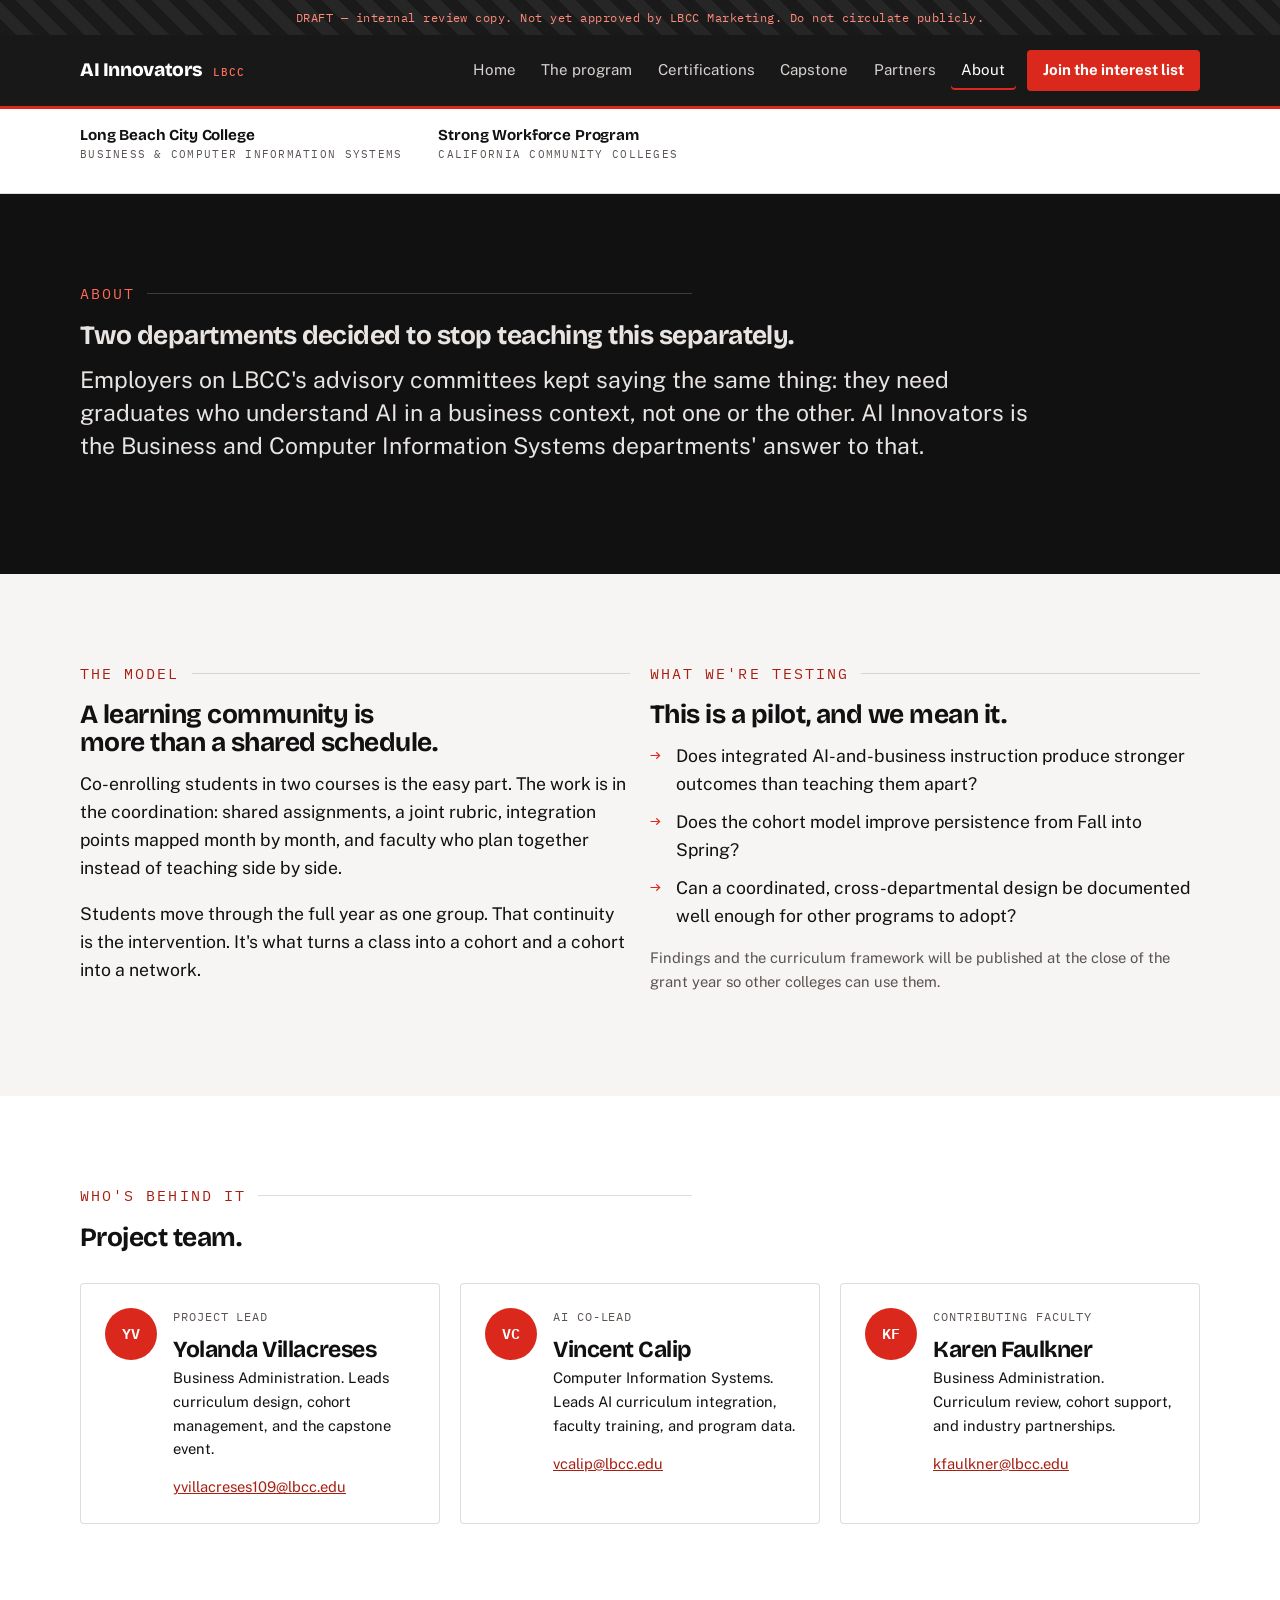
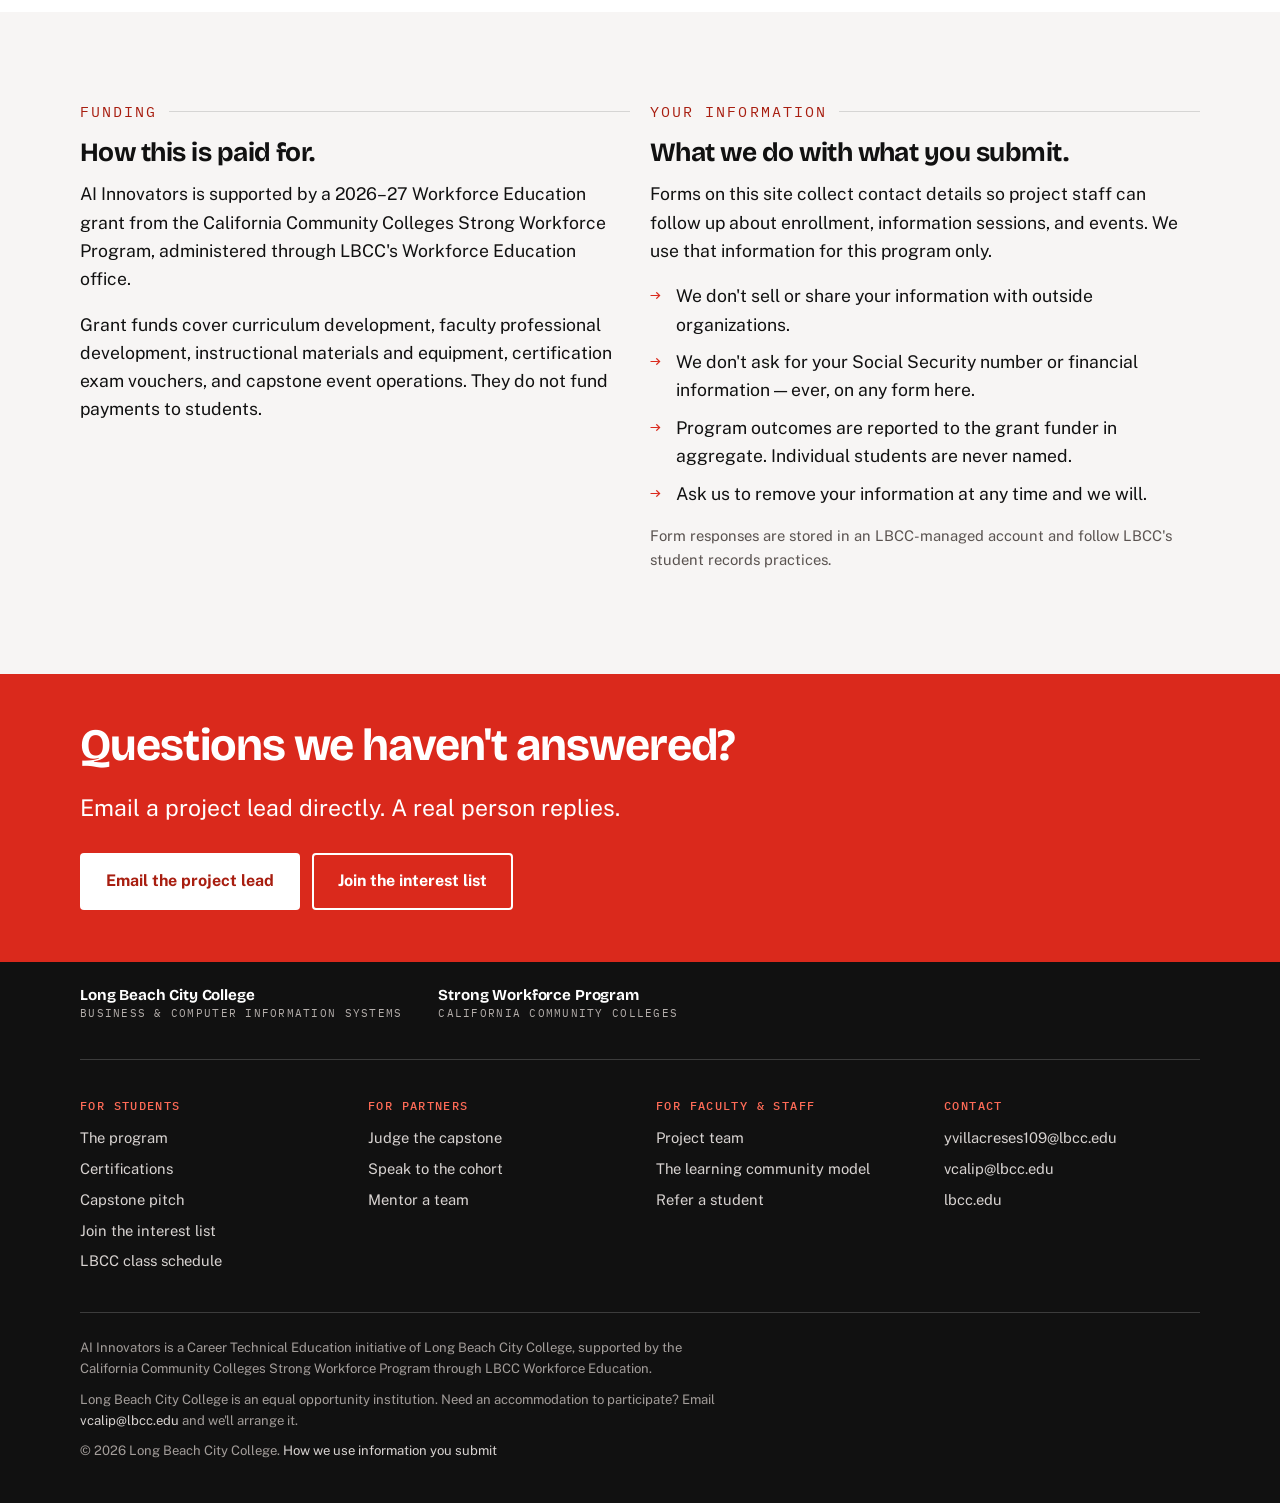
==== about.html @ e6c4a79d "Add files via upload" ====
<!DOCTYPE html>
<html lang="en">
<head>
<meta charset="utf-8">
<meta name="viewport" content="width=device-width, initial-scale=1">
<title>About — AI Innovators at LBCC</title>
<meta name="description" content="The team, the model, and the funding behind the AI Innovators learning community at Long Beach City College.">
<link rel="preconnect" href="https://fonts.googleapis.com">
<link rel="preconnect" href="https://fonts.gstatic.com" crossorigin>
<link href="https://fonts.googleapis.com/css2?family=Bricolage+Grotesque:opsz,wght@12..96,400;12..96,700;12..96,800&family=IBM+Plex+Mono:wght@400;500&family=Public+Sans:ital,wght@0,400;0,600;0,700;1,400&display=swap" rel="stylesheet">
<link rel="stylesheet" href="styles.css">
</head>
<body>
<a class="skip" href="#main">Skip to main content</a>

<!-- REMOVE BEFORE LAUNCH: delete this one line -->
<div class="draft-flag">DRAFT — internal review copy. Not yet approved by LBCC Marketing. Do not circulate publicly.</div>

<header class="site-header">
  <div class="wrap nav-bar">
    <a class="brand" href="index.html">AI&nbsp;Innovators <span class="brand-mark">LBCC</span></a>
    <button class="nav-toggle" type="button" aria-expanded="false" aria-controls="nav-list">Menu</button>
    <ul class="nav-list" id="nav-list">
      <li><a href="index.html">Home</a></li>
      <li><a href="program.html">The program</a></li>
      <li><a href="certifications.html">Certifications</a></li>
      <li><a href="capstone.html">Capstone</a></li>
      <li><a href="partners.html">Partners</a></li>
      <li><a href="about.html" aria-current="page">About</a></li>
      <li><a class="nav-cta" href="apply.html">Join the interest list</a></li>
    </ul>
  </div>
</header>

<div class="lockup--bar">
  <div class="wrap lockup">
    <!-- Replace with: <img src="assets/lbcc-logo.svg" alt="Long Beach City College"> -->
    <p class="lockup__text">Long Beach City College<span>Business &amp; Computer Information Systems</span></p>
    <!-- Replace with: <img src="assets/strong-workforce-logo.svg" alt="California Community Colleges Strong Workforce Program"> -->
    <p class="lockup__text">Strong Workforce Program<span>California Community Colleges</span></p>
  </div>
</div>

<main id="main">

  <section class="section section--dark">
    <div class="wrap">
      <p class="eyebrow">About</p>
      <h1>Two departments decided to stop teaching this separately.</h1>
      <p class="lede">Employers on LBCC's advisory committees kept saying the same thing: they need graduates who understand AI in a business context, not one or the other. AI Innovators is the Business and Computer Information Systems departments' answer to that.</p>
    </div>
  </section>

  <section class="section" id="model">
    <div class="wrap grid grid--2" style="align-items:start">
      <div>
        <p class="eyebrow">The model</p>
        <h2>A learning community is more than a shared schedule.</h2>
        <p>Co-enrolling students in two courses is the easy part. The work is in the coordination: shared assignments, a joint rubric, integration points mapped month by month, and faculty who plan together instead of teaching side by side.</p>
        <p>Students move through the full year as one group. That continuity is the intervention. It's what turns a class into a cohort and a cohort into a network.</p>
      </div>
      <div>
        <p class="eyebrow">What we're testing</p>
        <h2>This is a pilot, and we mean it.</h2>
        <ul class="ticks">
          <li>Does integrated AI-and-business instruction produce stronger outcomes than teaching them apart?</li>
          <li>Does the cohort model improve persistence from Fall into Spring?</li>
          <li>Can a coordinated, cross-departmental design be documented well enough for other programs to adopt?</li>
        </ul>
        <p class="small muted">Findings and the curriculum framework will be published at the close of the grant year so other colleges can use them.</p>
      </div>
    </div>
  </section>

  <section class="section section--paper">
    <div class="wrap">
      <p class="eyebrow">Who's behind it</p>
      <h2>Project team.</h2>
      <div class="grid grid--3" style="margin-top:2rem">
        <div class="card">
          <div class="person">
            <span class="person__initials" aria-hidden="true">YV</span>
            <div>
              <p class="person__role">Project Lead</p>
              <h3 style="margin-bottom:.25rem">Yolanda Villacreses</h3>
              <p class="small">Business Administration. Leads curriculum design, cohort management, and the capstone event.</p>
              <p class="small"><a href="mailto:yvillacreses109@lbcc.edu">yvillacreses109@lbcc.edu</a></p>
            </div>
          </div>
        </div>
        <div class="card">
          <div class="person">
            <span class="person__initials" aria-hidden="true">VC</span>
            <div>
              <p class="person__role">AI Co-Lead</p>
              <h3 style="margin-bottom:.25rem">Vincent Calip</h3>
              <p class="small">Computer Information Systems. Leads AI curriculum integration, faculty training, and program data.</p>
              <p class="small"><a href="mailto:vcalip@lbcc.edu">vcalip@lbcc.edu</a></p>
            </div>
          </div>
        </div>
        <div class="card">
          <div class="person">
            <span class="person__initials" aria-hidden="true">KF</span>
            <div>
              <p class="person__role">Contributing Faculty</p>
              <h3 style="margin-bottom:.25rem">Karen Faulkner</h3>
              <p class="small">Business Administration. Curriculum review, cohort support, and industry partnerships.</p>
              <p class="small"><a href="mailto:kfaulkner@lbcc.edu">kfaulkner@lbcc.edu</a></p>
            </div>
          </div>
        </div>
      </div>
    </div>
  </section>

  <section class="section">
    <div class="wrap grid grid--2" style="align-items:start">
      <div>
        <p class="eyebrow">Funding</p>
        <h2>How this is paid for.</h2>
        <p>AI Innovators is supported by a 2026–27 Workforce Education grant from the California Community Colleges Strong Workforce Program, administered through LBCC's Workforce Education office.</p>
        <p>Grant funds cover curriculum development, faculty professional development, instructional materials and equipment, certification exam vouchers, and capstone event operations. They do not fund payments to students.</p>
      </div>
      <div id="privacy">
        <p class="eyebrow">Your information</p>
        <h2>What we do with what you submit.</h2>
        <p>Forms on this site collect contact details so project staff can follow up about enrollment, information sessions, and events. We use that information for this program only.</p>
        <ul class="ticks">
          <li>We don't sell or share your information with outside organizations.</li>
          <li>We don't ask for your Social Security number or financial information — ever, on any form here.</li>
          <li>Program outcomes are reported to the grant funder in aggregate. Individual students are never named.</li>
          <li>Ask us to remove your information at any time and we will.</li>
        </ul>
        <p class="small muted">Form responses are stored in an LBCC-managed account and follow LBCC's student records practices.</p>
      </div>
    </div>
  </section>

  <section class="section section--tight cta-band">
    <div class="wrap">
      <h2>Questions we haven't answered?</h2>
      <p class="lede" style="max-width:52ch">Email a project lead directly. A real person replies.</p>
      <div class="btn-row">
        <a class="btn btn--primary" href="mailto:yvillacreses109@lbcc.edu">Email the project lead</a>
        <a class="btn btn--ghost" href="apply.html">Join the interest list</a>
      </div>
    </div>
  </section>
</main>

<footer class="site-footer">
  <div class="wrap">
    <div class="footer-lockup lockup">
      <!-- Replace with approved logo files once Marketing signs off -->
      <p class="lockup__text">Long Beach City College<span>Business &amp; Computer Information Systems</span></p>
      <p class="lockup__text">Strong Workforce Program<span>California Community Colleges</span></p>
    </div>
    <div class="footer-grid">
      <div>
        <h2>For students</h2>
        <ul>
          <li><a href="program.html">The program</a></li>
          <li><a href="certifications.html">Certifications</a></li>
          <li><a href="capstone.html">Capstone pitch</a></li>
          <li><a href="apply.html">Join the interest list</a></li>
          <li><a href="https://www.lbcc.edu/class-schedule">LBCC class schedule</a></li>
        </ul>
      </div>
      <div>
        <h2>For partners</h2>
        <ul>
          <li><a href="partners.html">Judge the capstone</a></li>
          <li><a href="partners.html#speak">Speak to the cohort</a></li>
          <li><a href="partners.html#mentor">Mentor a team</a></li>
        </ul>
      </div>
      <div>
        <h2>For faculty &amp; staff</h2>
        <ul>
          <li><a href="about.html">Project team</a></li>
          <li><a href="about.html#model">The learning community model</a></li>
          <li><a href="apply.html#refer">Refer a student</a></li>
        </ul>
      </div>
      <div>
        <h2>Contact</h2>
        <ul>
          <li><a href="mailto:yvillacreses109@lbcc.edu">yvillacreses109@lbcc.edu</a></li>
          <li><a href="mailto:vcalip@lbcc.edu">vcalip@lbcc.edu</a></li>
          <li><a href="https://www.lbcc.edu">lbcc.edu</a></li>
        </ul>
      </div>
    </div>
    <div class="footer-legal">
      <p>AI Innovators is a Career Technical Education initiative of Long Beach City College, supported by the California Community Colleges Strong Workforce Program through LBCC Workforce Education.</p>
      <p>Long Beach City College is an equal opportunity institution. Need an accommodation to participate? Email <a href="mailto:vcalip@lbcc.edu">vcalip@lbcc.edu</a> and we'll arrange it.</p>
      <p>&copy; 2026 Long Beach City College. <a href="about.html#privacy">How we use information you submit</a></p>
    </div>
  </div>
</footer>

<script src="main.js"></script>
</body>
</html>
---- styles.css ----
/* ============================================================
   AI Innovators — Long Beach City College
   Shared stylesheet. Edit tokens below to restyle the whole site.

   Palette follows LBCC brand guidelines: PMS 485 red, process
   black, white. Hex values below are the standard PMS 485
   conversion — confirm against the official brand PDF at
   lbcc.edu/branding-style-guides before launch.
   ============================================================ */

:root {
  /* Brand */
  --red:        #DA291C;   /* PMS 485 — fills, rules, large display accents */
  --red-deep:   #A81E10;   /* small text and links on white (7.3:1) */
  --red-bright: #FF6B57;   /* accents on black surfaces (6.2:1) */
  --ink:        #111111;   /* process black */
  --ink-800:    #1A1A1A;
  --ink-600:    #5A5350;   /* muted text on white (7.5:1) */
  --ink-400:    #8C8582;
  --paper:      #F7F5F4;
  --paper-2:    #FFFFFF;
  --on-dark:    #E8E4E2;   /* body text on black (15:1) */
  --rule:       rgba(17, 17, 17, 0.14);
  --rule-light: rgba(255, 255, 255, 0.18);

  /* Type */
  --display: "Bricolage Grotesque", "Trebuchet MS", sans-serif;
  --body:    "Public Sans", -apple-system, BlinkMacSystemFont, "Segoe UI", sans-serif;
  --mono:    "IBM Plex Mono", ui-monospace, "Courier New", monospace;

  /* Scale */
  --step--1: clamp(0.83rem, 0.80rem + 0.15vw, 0.92rem);
  --step-0:  clamp(1.00rem, 0.96rem + 0.20vw, 1.10rem);
  --step-1:  clamp(1.20rem, 1.12rem + 0.40vw, 1.44rem);
  --step-2:  clamp(1.50rem, 1.35rem + 0.75vw, 2.00rem);
  --step-3:  clamp(1.90rem, 1.60rem + 1.50vw, 2.90rem);
  --step-4:  clamp(2.40rem, 1.80rem + 3.00vw, 4.30rem);

  --wrap: 1120px;
  --gutter: clamp(1.25rem, 4vw, 3rem);
  --radius: 4px;
}

/* ---------- Reset ---------- */
*, *::before, *::after { box-sizing: border-box; }
html { -webkit-text-size-adjust: 100%; scroll-behavior: smooth; }
body {
  margin: 0;
  background: var(--paper);
  color: var(--ink);
  font-family: var(--body);
  font-size: var(--step-0);
  line-height: 1.6;
  -webkit-font-smoothing: antialiased;
}
img { max-width: 100%; display: block; }
h1, h2, h3, h4 {
  font-family: var(--display);
  font-weight: 700;
  line-height: 1.05;
  letter-spacing: -0.02em;
  margin: 0 0 0.5em;
  text-wrap: balance;
}
p { margin: 0 0 1em; max-width: 68ch; }
a { color: var(--red-deep); }
.section--dark a { color: var(--red-bright); }

/* ---------- Accessibility ---------- */
.skip {
  position: absolute; left: -9999px; top: 0; z-index: 200;
  background: var(--red); color: #fff;
  padding: 0.75rem 1.25rem; font-weight: 700; text-decoration: none;
}
.skip:focus { left: 0; }
:focus-visible { outline: 3px solid var(--red); outline-offset: 3px; border-radius: 2px; }
.section--dark :focus-visible { outline-color: var(--red-bright); }
.visually-hidden {
  position: absolute; width: 1px; height: 1px; overflow: hidden;
  clip: rect(0 0 0 0); clip-path: inset(50%); white-space: nowrap;
}

/* ---------- Layout ---------- */
.wrap { width: min(var(--wrap), 100% - (var(--gutter) * 2)); margin-inline: auto; }
.section { padding-block: clamp(3rem, 7vw, 5.5rem); }
.section--tight { padding-block: clamp(2rem, 4vw, 3rem); }
.section--dark { background: var(--ink); color: var(--on-dark); }
.section--dark h2, .section--dark h3 { color: #fff; }
.section--paper { background: var(--paper-2); }

.eyebrow {
  font-family: var(--mono); font-size: var(--step--1);
  letter-spacing: 0.14em; text-transform: uppercase;
  color: var(--red-deep); margin: 0 0 1rem;
  display: flex; align-items: center; gap: 0.75rem;
}
.eyebrow::after { content: ""; flex: 1; height: 1px; background: var(--rule); }
.section--dark .eyebrow { color: var(--red-bright); }
.section--dark .eyebrow::after { background: var(--rule-light); }

.lede { font-size: var(--step-1); color: var(--ink-800); line-height: 1.45; }
.section--dark .lede { color: var(--on-dark); }
.muted { color: var(--ink-600); }
.section--dark .muted { color: #B5AFAC; }
.small { font-size: var(--step--1); }

/* ---------- Header / nav ---------- */
.site-header {
  position: sticky; top: 0; z-index: 100;
  background: rgba(17, 17, 17, 0.97);
  backdrop-filter: blur(8px);
  color: #fff;
  border-bottom: 3px solid var(--red);
}
.nav-bar {
  display: flex; align-items: center; justify-content: space-between;
  gap: 1rem; padding-block: 0.9rem;
}
.brand {
  display: flex; align-items: baseline; gap: 0.6rem;
  text-decoration: none; color: #fff;
  font-family: var(--display); font-weight: 800;
  font-size: 1.2rem; letter-spacing: -0.02em;
}
.brand-mark {
  font-family: var(--mono); font-size: 0.7rem; font-weight: 500;
  color: var(--red-bright); letter-spacing: 0.1em; text-transform: uppercase;
}
.nav-toggle {
  display: none; background: none; border: 1px solid var(--rule-light);
  color: inherit; font-family: var(--mono); font-size: 0.8rem;
  padding: 0.5rem 0.8rem; border-radius: var(--radius); cursor: pointer;
}
.nav-list { display: flex; align-items: center; gap: 0.3rem; list-style: none; margin: 0; padding: 0; }
.nav-list a {
  display: block; text-decoration: none; padding: 0.5rem 0.65rem;
  font-size: 0.94rem; border-radius: var(--radius); color: #D8D3D1;
}
.nav-list a:hover { color: #fff; background: rgba(255,255,255,0.09); }
.nav-list a[aria-current="page"] { color: #fff; box-shadow: inset 0 -2px 0 var(--red); }
.nav-list .nav-cta {
  background: var(--red); color: #fff; font-weight: 700;
  padding: 0.55rem 1rem; margin-left: 0.4rem;
}
.nav-list .nav-cta:hover { background: #F03B2D; color: #fff; }

@media (max-width: 940px) {
  .nav-toggle { display: block; }
  .nav-list {
    display: none; position: absolute; left: 0; right: 0; top: 100%;
    flex-direction: column; align-items: stretch; gap: 0;
    background: var(--ink); padding: 0.5rem var(--gutter) 1.25rem;
    border-bottom: 3px solid var(--red);
  }
  .nav-list.is-open { display: flex; }
  .nav-list a { padding: 0.85rem 0.2rem; border-bottom: 1px solid var(--rule-light); }
  .nav-list .nav-cta { margin: 0.75rem 0 0; text-align: center; border-bottom: 0; }
}

/* ---------- Buttons ---------- */
.btn {
  display: inline-block; text-decoration: none; cursor: pointer;
  font-family: var(--body); font-weight: 700; font-size: 1rem;
  padding: 0.85rem 1.5rem; border-radius: var(--radius);
  border: 2px solid transparent; transition: transform 0.12s ease, background 0.15s ease;
}
.btn:hover { transform: translateY(-2px); }
.btn--primary { background: var(--red); color: #fff; }
.btn--primary:hover { background: #F03B2D; color: #fff; }
.btn--ghost { border-color: currentColor; background: transparent; color: inherit; }
.btn--ghost:hover { background: rgba(17,17,17,0.06); }
.section--dark .btn--ghost:hover, .hero .btn--ghost:hover { background: rgba(255,255,255,0.12); }
.btn-row { display: flex; flex-wrap: wrap; gap: 0.75rem; margin-top: 1.75rem; }

/* ---------- Institutional lockup ---------- */
.lockup { display: flex; flex-wrap: wrap; align-items: center; gap: 1.25rem 2.25rem; padding-block: 1.1rem; }
.lockup img { max-height: 46px; width: auto; }
.lockup__text { font-family: var(--display); font-weight: 700; font-size: 0.95rem; line-height: 1.2; letter-spacing: -0.01em; }
.lockup__text span {
  display: block; font-family: var(--mono); font-weight: 400;
  font-size: 0.66rem; letter-spacing: 0.12em; text-transform: uppercase;
  color: var(--ink-600); margin-top: 0.2rem;
}
.lockup--bar { background: var(--paper-2); border-bottom: 1px solid var(--rule); }
.footer-lockup .lockup__text { color: #fff; }
.footer-lockup .lockup__text span { color: #B5AFAC; }

/* ---------- Hero ---------- */
.hero {
  background: var(--ink); color: #fff;
  padding-block: clamp(2.5rem, 7vw, 5rem);
  position: relative; overflow: hidden;
}
.hero::after {
  content: ""; position: absolute; inset: auto 0 0 0; height: 5px;
  background: linear-gradient(90deg, var(--red) 0 55%, #6E1409 55% 100%);
}
.hero-grid { display: grid; gap: clamp(2rem, 5vw, 3.5rem); grid-template-columns: 1fr; align-items: center; }
@media (min-width: 950px) { .hero-grid { grid-template-columns: 1.05fr 0.95fr; } }
.hero h1 { font-size: var(--step-4); margin-bottom: 0.4em; color: #fff; }
.hero h1 em { font-style: normal; color: var(--red-bright); }
.hero .lede { max-width: 46ch; color: var(--on-dark); }
.hero-meta {
  font-family: var(--mono); font-size: var(--step--1);
  color: var(--red-bright); letter-spacing: 0.1em; text-transform: uppercase;
  margin-bottom: 1.25rem;
}

/* ---------- Signature: prompt panel ---------- */
.prompt-panel {
  background: #000; border: 1px solid rgba(255,255,255,0.16);
  border-radius: 8px; box-shadow: 0 24px 60px rgba(0,0,0,0.5); overflow: hidden;
}
.prompt-panel__bar {
  display: flex; align-items: center; gap: 0.5rem;
  padding: 0.6rem 0.9rem; border-bottom: 1px solid rgba(255,255,255,0.12);
  font-family: var(--mono); font-size: 0.72rem;
  color: #A39D9A; letter-spacing: 0.08em; text-transform: uppercase;
}
.prompt-panel__dot { width: 8px; height: 8px; border-radius: 50%; background: var(--red); }
.prompt-panel__body { padding: 1.15rem 1.1rem 1.35rem; }
.prompt-label {
  font-family: var(--mono); font-size: 0.72rem; letter-spacing: 0.12em;
  text-transform: uppercase; color: var(--red-bright); margin-bottom: 0.55rem;
}
.prompt-line {
  font-family: var(--mono); font-size: 1.02rem; line-height: 1.6;
  color: #FFFFFF; min-height: 5.2em; margin: 0 0 1.25rem;
}
.caret {
  display: inline-block; width: 0.55em; height: 1.05em;
  background: var(--red-bright); vertical-align: -0.16em; margin-left: 2px;
  animation: blink 1.05s steps(1) infinite;
}
@keyframes blink { 50% { opacity: 0; } }
.prompt-out { border-top: 1px dashed rgba(255,255,255,0.2); padding-top: 1rem; }
.prompt-out__label {
  font-family: var(--mono); font-size: 0.72rem; letter-spacing: 0.12em;
  text-transform: uppercase; color: #fff; margin-bottom: 0.7rem;
}
.chip-row { display: flex; flex-wrap: wrap; gap: 0.4rem; margin: 0; padding: 0; list-style: none; }
.chip {
  font-family: var(--mono); font-size: 0.76rem;
  border: 1px solid rgba(255,255,255,0.3); border-radius: 999px;
  padding: 0.3rem 0.7rem; color: #E8E4E2;
}
.prompt-foot { margin: 1rem 0 0; font-size: 0.84rem; color: #B5AFAC; line-height: 1.5; }

/* ---------- Deadline bar + countdown ---------- */
.deadline-bar { background: var(--red); color: #fff; }
.deadline-bar .wrap {
  display: flex; flex-wrap: wrap; align-items: center; justify-content: space-between;
  gap: 1rem 1.5rem; padding-block: 1rem;
}
.deadline-bar__label {
  font-family: var(--mono); font-size: 0.72rem; letter-spacing: 0.12em;
  text-transform: uppercase; margin: 0 0 0.2rem; opacity: 0.92;
}
.deadline-bar__date { font-family: var(--display); font-weight: 800; font-size: var(--step-1); margin: 0; color: #fff; }
.deadline-bar .btn--ghost { border-color: #fff; color: #fff; }
.deadline-bar .btn--ghost:hover { background: rgba(255,255,255,0.18); }

.countdown { display: flex; gap: 0.5rem; margin: 0; padding: 0; list-style: none; }
.countdown li {
  background: rgba(0,0,0,0.25); border-radius: var(--radius);
  padding: 0.45rem 0.7rem; text-align: center; min-width: 62px;
}
.countdown b {
  display: block; font-family: var(--display); font-size: 1.35rem;
  font-weight: 800; line-height: 1.1; font-variant-numeric: tabular-nums;
}
.countdown span {
  font-family: var(--mono); font-size: 0.6rem;
  letter-spacing: 0.1em; text-transform: uppercase; opacity: 0.88;
}

/* ---------- Key dates ---------- */
.dates { display: grid; gap: 1px; background: var(--rule); border: 1px solid var(--rule); border-radius: var(--radius); overflow: hidden; }
@media (min-width: 760px) { .dates { grid-template-columns: repeat(4, 1fr); } }
.date-step { background: var(--paper-2); padding: 1.35rem 1.25rem; }
.date-step__when { font-family: var(--display); font-weight: 800; font-size: var(--step-1); color: var(--red-deep); margin-bottom: 0.3rem; letter-spacing: -0.02em; }
.date-step__what { font-weight: 700; font-size: 0.95rem; margin-bottom: 0.4rem; }
.date-step p { font-size: 0.9rem; color: var(--ink-600); margin: 0; }

/* ---------- Sequence ---------- */
.seq { display: grid; gap: 1px; background: var(--rule); border: 1px solid var(--rule); border-radius: var(--radius); overflow: hidden; }
@media (min-width: 800px) { .seq { grid-template-columns: repeat(4, 1fr); } }
.seq-step { background: var(--paper-2); padding: 1.5rem 1.35rem; }
.seq-step__when { font-family: var(--mono); font-size: 0.72rem; letter-spacing: 0.1em; text-transform: uppercase; color: var(--red-deep); margin-bottom: 0.75rem; }
.seq-step__code { font-family: var(--display); font-size: var(--step-1); font-weight: 800; letter-spacing: -0.02em; margin-bottom: 0.15rem; }
.seq-step__title { font-weight: 700; font-size: 0.95rem; margin-bottom: 0.6rem; }
.seq-step p { font-size: 0.92rem; color: var(--ink-600); margin: 0; }

/* ---------- Cards ---------- */
.grid { display: grid; gap: 1.25rem; }
.grid--2 { grid-template-columns: repeat(auto-fit, minmax(280px, 1fr)); }
.grid--3 { grid-template-columns: repeat(auto-fit, minmax(250px, 1fr)); }
.card { background: var(--paper-2); border: 1px solid var(--rule); border-radius: var(--radius); padding: 1.5rem; }
.card h3 { font-size: var(--step-1); }
.card p:last-child { margin-bottom: 0; }
.card__key { font-family: var(--mono); font-size: 0.72rem; letter-spacing: 0.1em; text-transform: uppercase; color: var(--red-deep); margin-bottom: 0.7rem; }
.section--dark .card { background: rgba(255,255,255,0.05); border-color: var(--rule-light); color: var(--on-dark); }
.section--dark .card__key { color: var(--red-bright); }

/* ---------- Facts ---------- */
.facts { display: grid; gap: 1px; background: var(--rule); border-block: 1px solid var(--rule); grid-template-columns: repeat(auto-fit, minmax(180px, 1fr)); }
.fact { background: var(--paper); padding: 1.4rem 1.25rem; }
.fact dt { font-family: var(--mono); font-size: 0.7rem; letter-spacing: 0.1em; text-transform: uppercase; color: var(--ink-600); margin-bottom: 0.4rem; }
.fact dd { margin: 0; font-family: var(--display); font-weight: 700; font-size: var(--step-1); letter-spacing: -0.02em; }

/* ---------- Lists ---------- */
.ticks { list-style: none; margin: 0 0 1rem; padding: 0; }
.ticks li { position: relative; padding-left: 1.6rem; margin-bottom: 0.6rem; max-width: 66ch; }
.ticks li::before { content: "\2192"; position: absolute; left: 0; top: 0; font-family: var(--mono); color: var(--red); }

/* ---------- Callout ---------- */
.callout { border-left: 4px solid var(--red); background: var(--paper-2); padding: 1.25rem 1.4rem; border-radius: 0 var(--radius) var(--radius) 0; }
.callout p:last-child { margin-bottom: 0; }
.section--dark .callout { background: rgba(255,255,255,0.06); }

/* ---------- CTA band ---------- */
.cta-band { background: var(--red); color: #fff; }
.cta-band h2 { color: #fff; font-size: var(--step-3); }
.cta-band .lede { color: #fff; }
.cta-band .btn--primary { background: #fff; color: var(--red-deep); }
.cta-band .btn--primary:hover { background: #FFF0EE; color: var(--red-deep); }
.cta-band .btn--ghost { border-color: #fff; color: #fff; }
.cta-band .btn--ghost:hover { background: rgba(255,255,255,0.18); }

/* ---------- Native form ---------- */
.form-card {
  background: var(--paper-2); border: 1px solid var(--rule);
  border-top: 4px solid var(--red); border-radius: var(--radius);
  padding: clamp(1.5rem, 4vw, 2.25rem); max-width: 720px;
}
.field { margin-bottom: 1.15rem; }
.field label { display: block; font-weight: 700; font-size: 0.95rem; margin-bottom: 0.35rem; }
.field .hint { display: block; font-size: 0.82rem; color: var(--ink-600); margin-bottom: 0.4rem; font-weight: 400; }
.field input[type="text"],
.field input[type="email"],
.field input[type="tel"],
.field select,
.field textarea {
  width: 100%; font-family: var(--body); font-size: 1rem; color: var(--ink);
  padding: 0.7rem 0.8rem; border: 1.5px solid #C9C3C0;
  border-radius: var(--radius); background: #fff;
}
.field textarea { min-height: 96px; resize: vertical; }
.field input:focus, .field select:focus, .field textarea:focus { border-color: var(--red); }
.field-row { display: grid; gap: 1.15rem; grid-template-columns: 1fr; }
@media (min-width: 620px) { .field-row { grid-template-columns: 1fr 1fr; } }
.choice { display: flex; align-items: flex-start; gap: 0.55rem; margin-bottom: 0.5rem; font-size: 0.95rem; }
.choice input { margin-top: 0.3rem; flex: 0 0 auto; }
.req { color: var(--red-deep); font-weight: 700; }
.honey { position: absolute; left: -9999px; width: 1px; height: 1px; overflow: hidden; }

.form-status { margin-top: 1rem; padding: 0.9rem 1.1rem; border-radius: var(--radius); font-size: 0.95rem; display: none; }
.form-status.is-error { display: block; background: #FDECEA; border-left: 4px solid var(--red); color: #7A1409; }
.form-status.is-ok { display: block; background: #ECF6EE; border-left: 4px solid #2E7D4F; color: #1C5233; }
.is-hidden { display: none !important; }

/* ---------- FAQ ---------- */
.faq { border-top: 1px solid var(--rule); }
.faq details { border-bottom: 1px solid var(--rule); padding: 1.1rem 0; }
.faq summary {
  cursor: pointer; font-family: var(--display); font-weight: 700;
  font-size: var(--step-1); letter-spacing: -0.02em; list-style: none;
  display: flex; justify-content: space-between; gap: 1rem; align-items: baseline;
}
.faq summary::-webkit-details-marker { display: none; }
.faq summary::after { content: "+"; font-family: var(--mono); color: var(--red); }
.faq details[open] summary::after { content: "\2013"; }
.faq details > *:not(summary) { margin-top: 0.85rem; }

/* ---------- Table ---------- */
.table-wrap { overflow-x: auto; border: 1px solid var(--rule); border-radius: var(--radius); background: var(--paper-2); }
table { border-collapse: collapse; width: 100%; font-size: 0.95rem; }
th, td { text-align: left; padding: 0.85rem 1rem; border-bottom: 1px solid var(--rule); vertical-align: top; }
th { font-family: var(--mono); font-size: 0.72rem; letter-spacing: 0.08em; text-transform: uppercase; color: var(--ink-600); background: var(--paper); }
tbody tr:last-child td { border-bottom: 0; }

/* ---------- Notice ---------- */
.notice {
  background: #FFF6F5; border: 1px solid #F3C4BE; border-left: 4px solid var(--red);
  border-radius: var(--radius); padding: 1rem 1.25rem; margin-bottom: 1.75rem;
}
.notice p { margin: 0; font-size: 0.95rem; }

/* ---------- Team ---------- */
.person { display: flex; gap: 1rem; align-items: flex-start; }
.person__initials {
  flex: 0 0 auto; width: 52px; height: 52px; border-radius: 50%;
  background: var(--red); color: #fff; display: grid; place-items: center;
  font-family: var(--mono); font-weight: 600; font-size: 0.95rem;
}
.person__role { font-family: var(--mono); font-size: 0.72rem; letter-spacing: 0.08em; text-transform: uppercase; color: var(--ink-600); }

/* ---------- Footer ---------- */
.site-footer { background: var(--ink); color: #B5AFAC; padding-block: 0 2rem; font-size: 0.92rem; border-top: 4px solid var(--red); }
.footer-grid { display: grid; gap: 2rem; grid-template-columns: repeat(auto-fit, minmax(210px, 1fr)); padding-block: 2.5rem 2rem; border-bottom: 1px solid var(--rule-light); }
.site-footer h2 { font-family: var(--mono); font-size: 0.72rem; font-weight: 500; letter-spacing: 0.12em; text-transform: uppercase; color: var(--red-bright); margin-bottom: 0.9rem; }
.site-footer ul { list-style: none; margin: 0; padding: 0; }
.site-footer li { margin-bottom: 0.45rem; }
.site-footer a { color: #D8D3D1; text-decoration: none; }
.site-footer a:hover { color: #fff; text-decoration: underline; }
.footer-lockup { padding-block: 1.5rem; border-bottom: 1px solid var(--rule-light); }
.footer-legal { padding-top: 1.5rem; font-size: 0.82rem; color: #A39D9A; }
.footer-legal p { max-width: 80ch; margin-bottom: 0.6rem; }

/* ---------- Draft banner (remove before launch) ---------- */
.draft-flag {
  background: repeating-linear-gradient(45deg, #1A1A1A, #1A1A1A 12px, #262626 12px, #262626 24px);
  color: #FF8B7A; font-family: var(--mono); font-size: 0.75rem;
  text-align: center; padding: 0.5rem 1rem; letter-spacing: 0.04em;
}

/* ---------- Motion ---------- */
@media (prefers-reduced-motion: reduce) {
  html { scroll-behavior: auto; }
  *, *::before, *::after {
    animation-duration: 0.01ms !important;
    animation-iteration-count: 1 !important;
    transition-duration: 0.01ms !important;
  }
  .btn:hover { transform: none; }
}
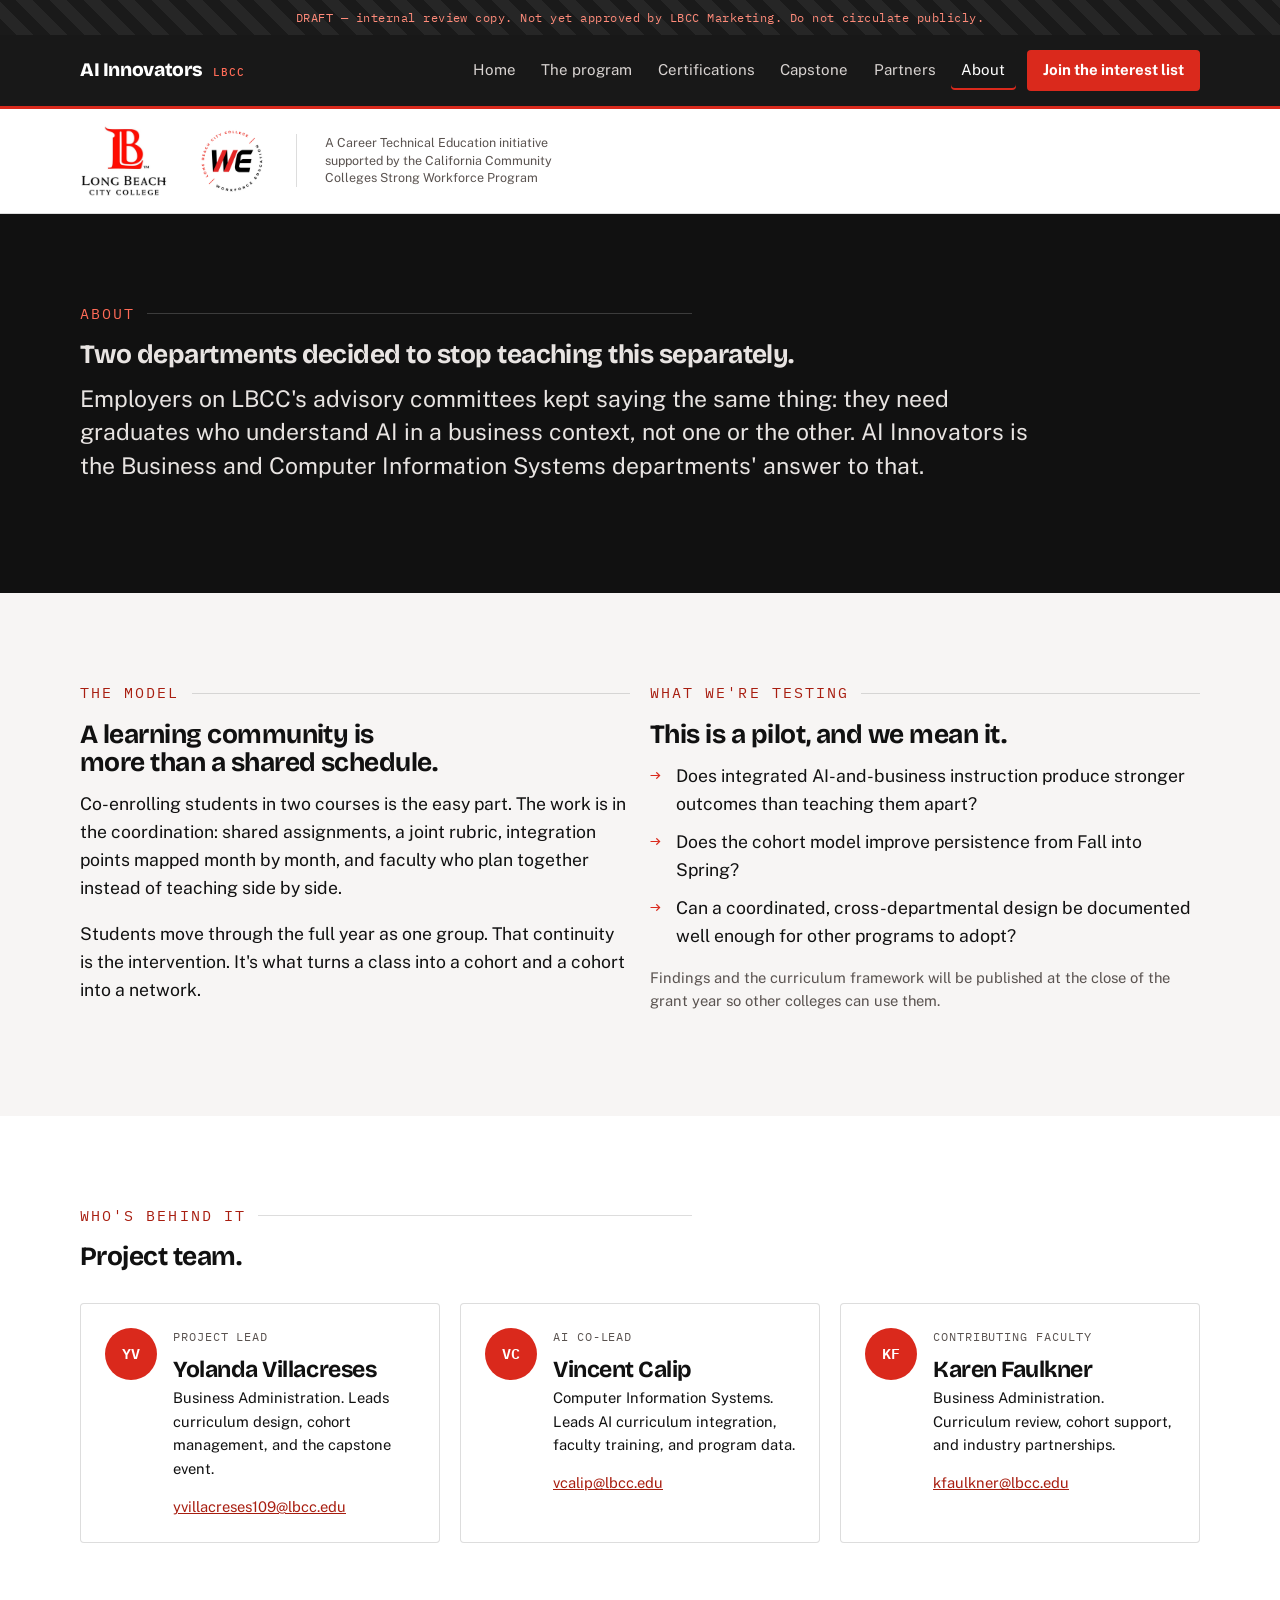
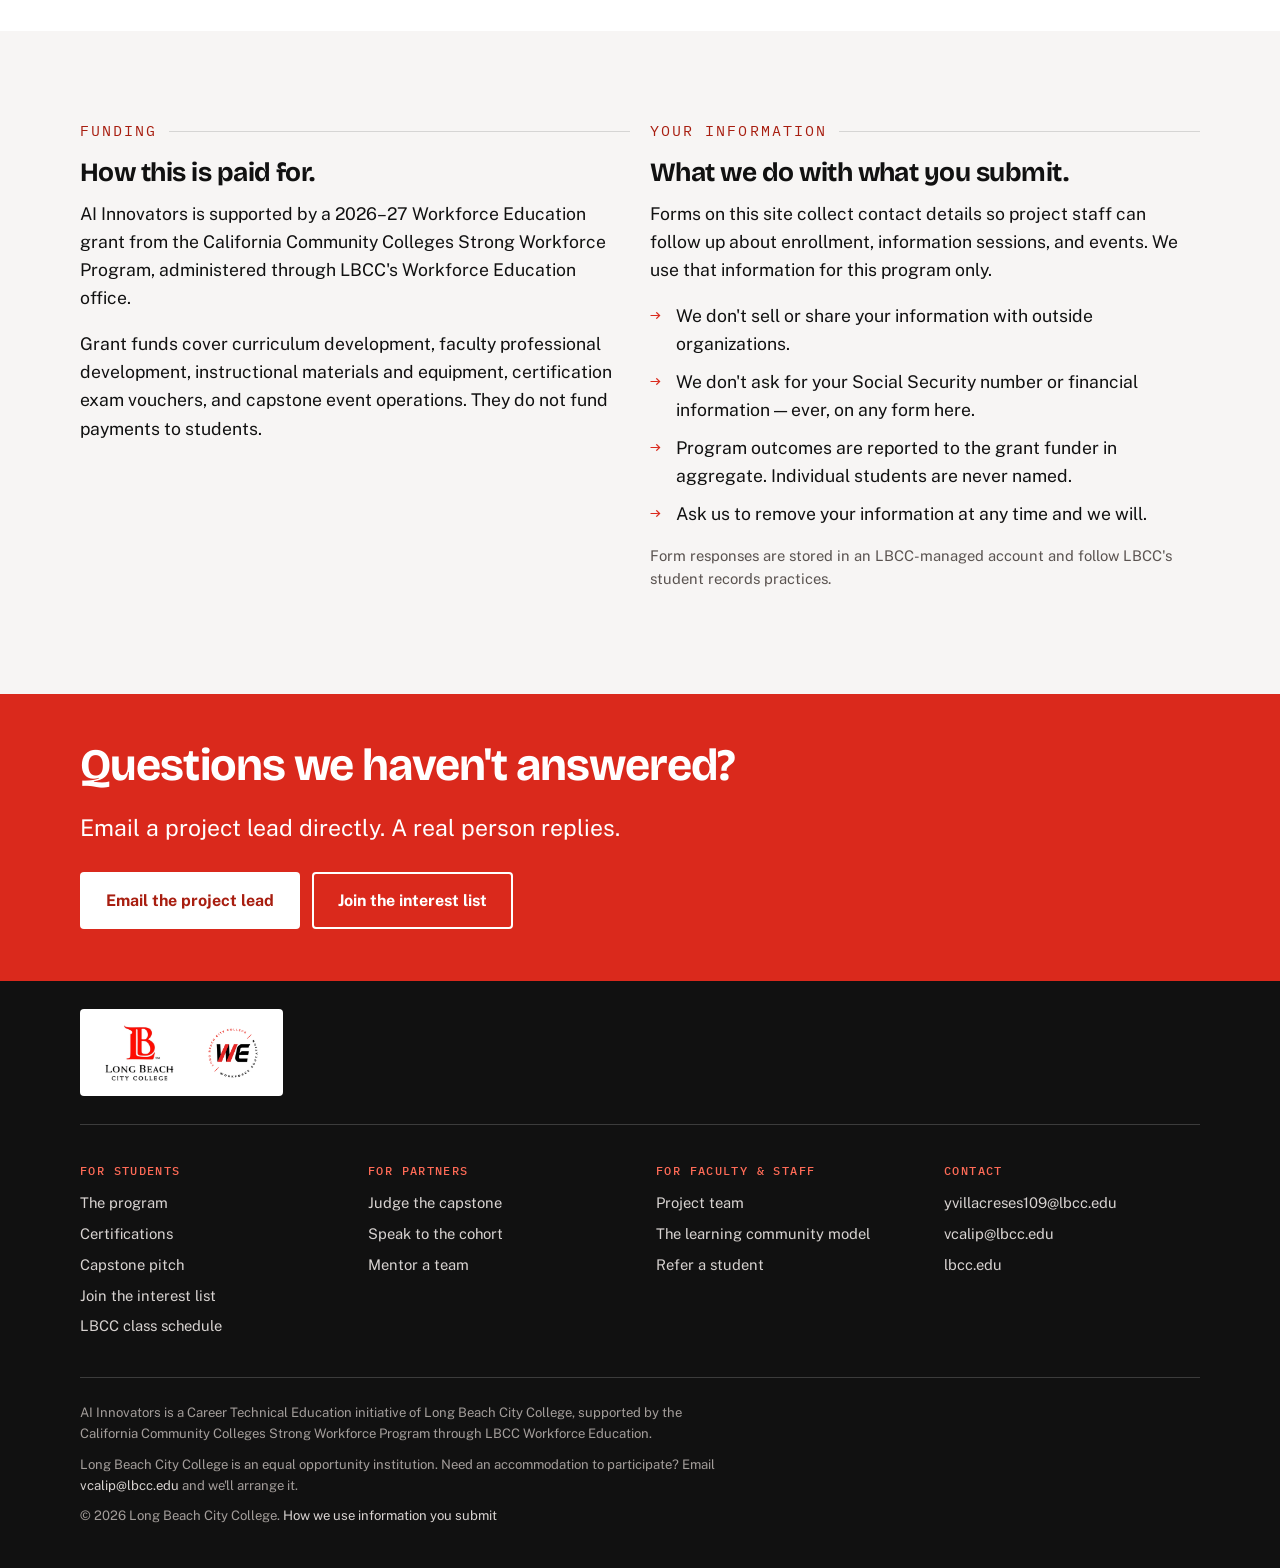
==== commit 48f20e0e: "Add files via upload" ====
--- a/about.html
+++ b/about.html
@@ -34,10 +34,9 @@
 
 <div class="lockup--bar">
   <div class="wrap lockup">
-    <!-- Replace with: <img src="assets/lbcc-logo.svg" alt="Long Beach City College"> -->
-    <p class="lockup__text">Long Beach City College<span>Business &amp; Computer Information Systems</span></p>
-    <!-- Replace with: <img src="assets/strong-workforce-logo.svg" alt="California Community Colleges Strong Workforce Program"> -->
-    <p class="lockup__text">Strong Workforce Program<span>California Community Colleges</span></p>
+    <img class="lockup__logo lockup__logo--lbcc" src="assets/lbcc-logo.png" width="220" height="180" alt="Long Beach City College">
+    <img class="lockup__logo lockup__logo--we" src="assets/lbcc-workforce-education-logo.png" width="180" height="180" alt="Long Beach City College Workforce Education">
+    <p class="lockup__note">A Career Technical Education initiative supported by the California Community Colleges Strong Workforce Program</p>
   </div>
 </div>
 
@@ -151,10 +150,11 @@
 
 <footer class="site-footer">
   <div class="wrap">
-    <div class="footer-lockup lockup">
-      <!-- Replace with approved logo files once Marketing signs off -->
-      <p class="lockup__text">Long Beach City College<span>Business &amp; Computer Information Systems</span></p>
-      <p class="lockup__text">Strong Workforce Program<span>California Community Colleges</span></p>
+    <div class="footer-lockup">
+      <div class="lockup-panel">
+        <img class="lockup__logo lockup__logo--lbcc" src="assets/lbcc-logo.png" width="220" height="180" alt="Long Beach City College">
+        <img class="lockup__logo lockup__logo--we" src="assets/lbcc-workforce-education-logo.png" width="180" height="180" alt="Long Beach City College Workforce Education">
+      </div>
     </div>
     <div class="footer-grid">
       <div>
--- a/styles.css
+++ b/styles.css
@@ -172,18 +172,43 @@
 .section--dark .btn--ghost:hover, .hero .btn--ghost:hover { background: rgba(255,255,255,0.12); }
 .btn-row { display: flex; flex-wrap: wrap; gap: 0.75rem; margin-top: 1.75rem; }
 
-/* ---------- Institutional lockup ---------- */
-.lockup { display: flex; flex-wrap: wrap; align-items: center; gap: 1.25rem 2.25rem; padding-block: 1.1rem; }
-.lockup img { max-height: 46px; width: auto; }
-.lockup__text { font-family: var(--display); font-weight: 700; font-size: 0.95rem; line-height: 1.2; letter-spacing: -0.01em; }
-.lockup__text span {
-  display: block; font-family: var(--mono); font-weight: 400;
-  font-size: 0.66rem; letter-spacing: 0.12em; text-transform: uppercase;
-  color: var(--ink-600); margin-top: 0.2rem;
+/* ---------- Institutional lockup ----------
+   Both marks are supplied on white and are never recolored, cropped,
+   or placed on a tinted background. On the black footer they sit inside
+   a white panel so the artwork stays exactly as approved. */
+.lockup {
+  display: flex; flex-wrap: wrap; align-items: center;
+  gap: 1rem 2rem; padding-block: 1rem;
 }
 .lockup--bar { background: var(--paper-2); border-bottom: 1px solid var(--rule); }
-.footer-lockup .lockup__text { color: #fff; }
-.footer-lockup .lockup__text span { color: #B5AFAC; }
+
+.lockup__logo { width: auto; display: block; }
+.lockup__logo--lbcc { height: 72px; }
+.lockup__logo--we   { height: 64px; }  /* circular badge reads larger at equal height */
+
+.lockup__note {
+  margin: 0; max-width: 34ch;
+  font-size: 0.78rem; line-height: 1.4; color: var(--ink-600);
+  border-left: 1px solid var(--rule); padding-left: 1.75rem;
+}
+
+/* Footer: white panel keeps the marks on their required background */
+.footer-lockup { padding-block: 1.75rem; border-bottom: 1px solid var(--rule-light); }
+.lockup-panel {
+  display: inline-flex; align-items: center; gap: 2rem;
+  background: #fff; border-radius: var(--radius);
+  padding: 0.9rem 1.5rem;
+}
+.footer-lockup .lockup__logo--lbcc { height: 58px; }
+.footer-lockup .lockup__logo--we   { height: 52px; }
+
+@media (max-width: 700px) {
+  .lockup { gap: 1.25rem 1.5rem; }
+  .lockup__logo--lbcc { height: 56px; }
+  .lockup__logo--we   { height: 50px; }
+  .lockup__note { display: none; }
+  .lockup-panel { gap: 1.25rem; padding: 0.8rem 1.1rem; }
+}
 
 /* ---------- Hero ---------- */
 .hero {
@@ -403,7 +428,6 @@
 .site-footer li { margin-bottom: 0.45rem; }
 .site-footer a { color: #D8D3D1; text-decoration: none; }
 .site-footer a:hover { color: #fff; text-decoration: underline; }
-.footer-lockup { padding-block: 1.5rem; border-bottom: 1px solid var(--rule-light); }
 .footer-legal { padding-top: 1.5rem; font-size: 0.82rem; color: #A39D9A; }
 .footer-legal p { max-width: 80ch; margin-bottom: 0.6rem; }
 
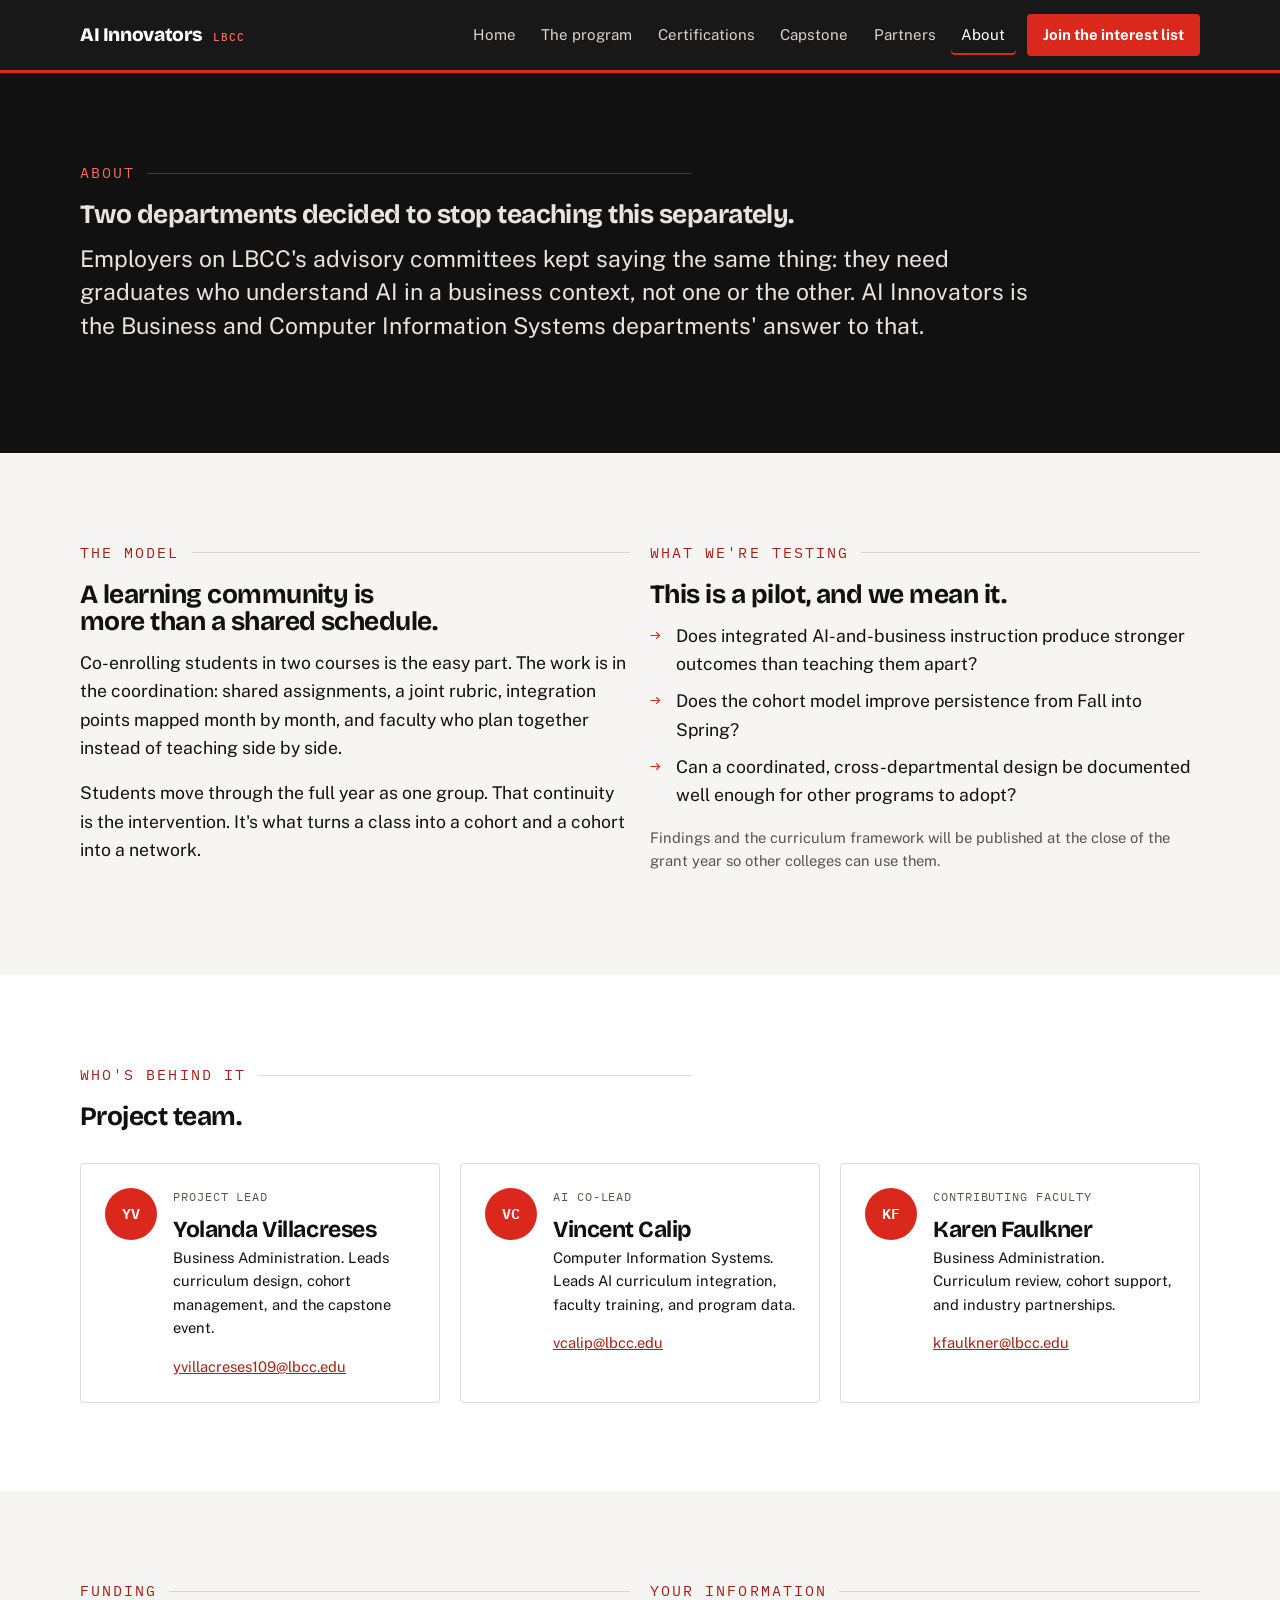
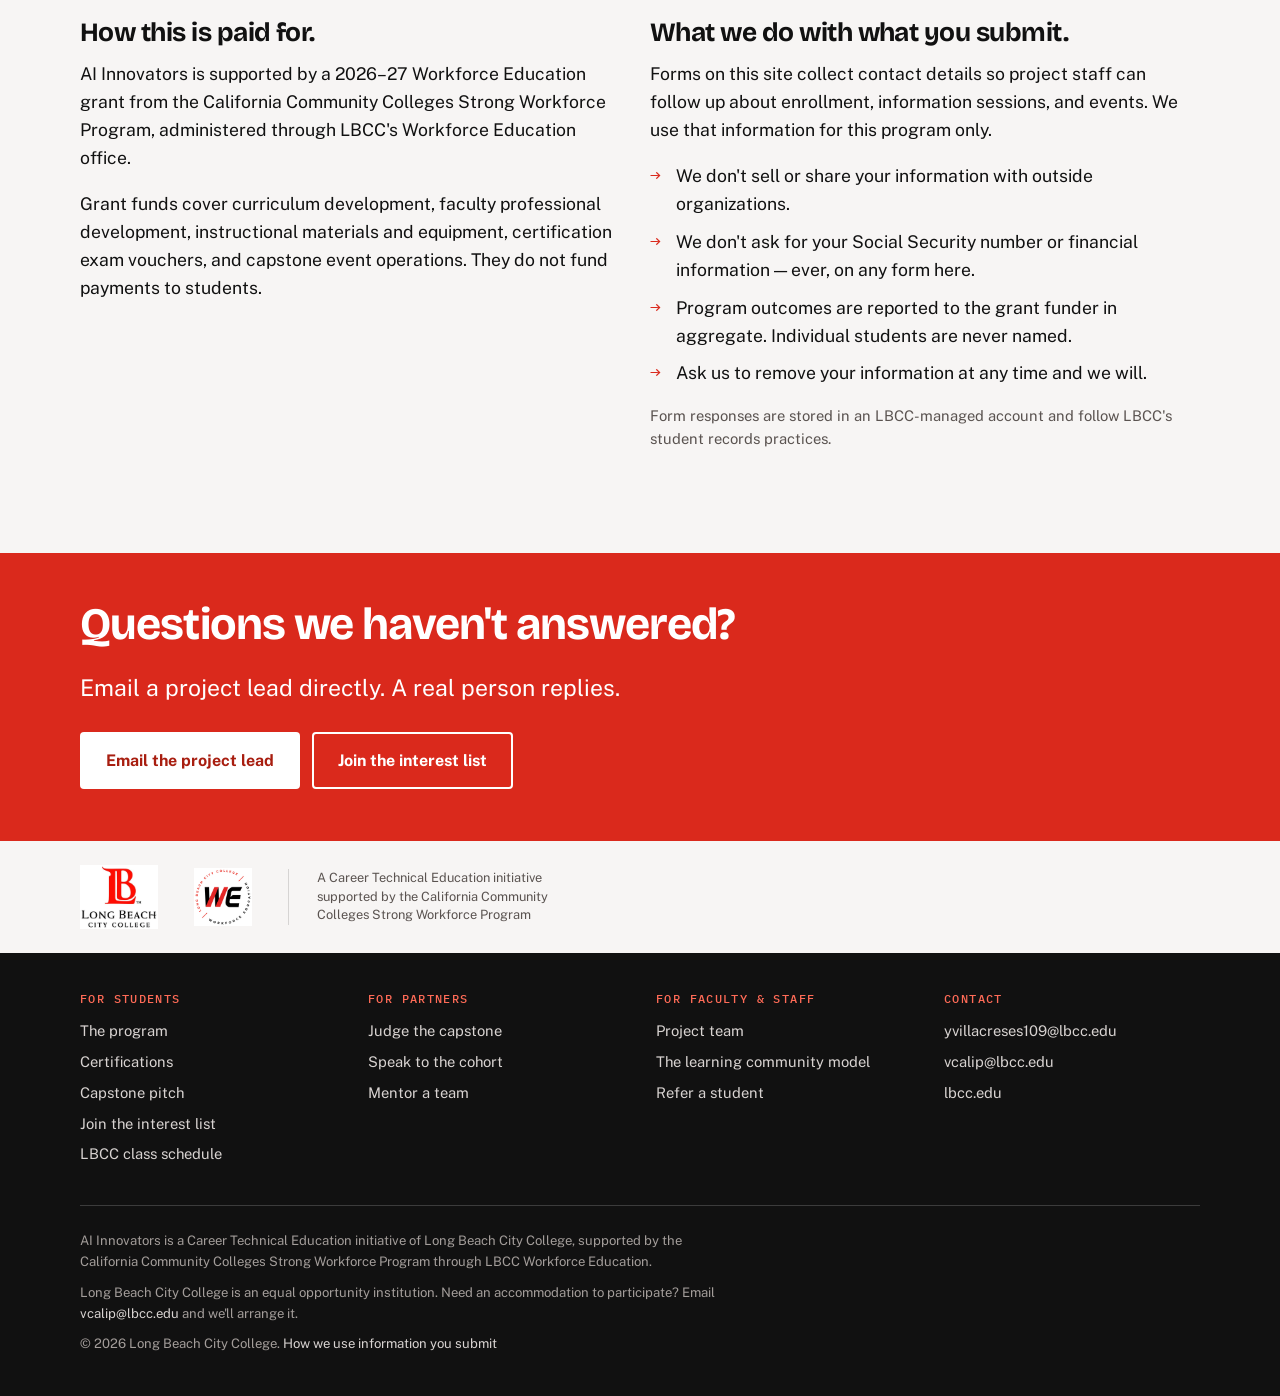
==== commit 9520c2dc: "Add files via upload" ====
--- a/about.html
+++ b/about.html
@@ -12,9 +12,6 @@
 </head>
 <body>
 <a class="skip" href="#main">Skip to main content</a>
-
-<!-- REMOVE BEFORE LAUNCH: delete this one line -->
-<div class="draft-flag">DRAFT — internal review copy. Not yet approved by LBCC Marketing. Do not circulate publicly.</div>
 
 <header class="site-header">
   <div class="wrap nav-bar">
@@ -31,14 +28,6 @@
     </ul>
   </div>
 </header>
-
-<div class="lockup--bar">
-  <div class="wrap lockup">
-    <img class="lockup__logo lockup__logo--lbcc" src="assets/lbcc-logo.png" width="220" height="180" alt="Long Beach City College">
-    <img class="lockup__logo lockup__logo--we" src="assets/lbcc-workforce-education-logo.png" width="180" height="180" alt="Long Beach City College Workforce Education">
-    <p class="lockup__note">A Career Technical Education initiative supported by the California Community Colleges Strong Workforce Program</p>
-  </div>
-</div>
 
 <main id="main">
 
@@ -148,14 +137,16 @@
   </section>
 </main>
 
+<div class="lockup-band">
+  <div class="wrap lockup">
+    <img class="lockup__logo lockup__logo--lbcc" src="assets/lbcc-logo.png" width="220" height="180" alt="Long Beach City College">
+    <img class="lockup__logo lockup__logo--we" src="assets/lbcc-workforce-education-logo.png" width="180" height="180" alt="Long Beach City College Workforce Education">
+    <p class="lockup__note">A Career Technical Education initiative supported by the California Community Colleges Strong Workforce Program</p>
+  </div>
+</div>
+
 <footer class="site-footer">
   <div class="wrap">
-    <div class="footer-lockup">
-      <div class="lockup-panel">
-        <img class="lockup__logo lockup__logo--lbcc" src="assets/lbcc-logo.png" width="220" height="180" alt="Long Beach City College">
-        <img class="lockup__logo lockup__logo--we" src="assets/lbcc-workforce-education-logo.png" width="180" height="180" alt="Long Beach City College Workforce Education">
-      </div>
-    </div>
     <div class="footer-grid">
       <div>
         <h2>For students</h2>
--- a/styles.css
+++ b/styles.css
@@ -173,41 +173,33 @@
 .btn-row { display: flex; flex-wrap: wrap; gap: 0.75rem; margin-top: 1.75rem; }
 
 /* ---------- Institutional lockup ----------
-   Both marks are supplied on white and are never recolored, cropped,
-   or placed on a tinted background. On the black footer they sit inside
-   a white panel so the artwork stays exactly as approved. */
+   Sits in a light band between the red rule and the black footer.
+   Both marks are red AND black artwork on white: on a dark background
+   the black elements disappear, so they stay on a light band and are
+   never recolored, cropped, or knocked out. */
+.lockup-band {
+  background: var(--paper);
+  border-top: 4px solid var(--red);
+}
 .lockup {
   display: flex; flex-wrap: wrap; align-items: center;
-  gap: 1rem 2rem; padding-block: 1rem;
-}
-.lockup--bar { background: var(--paper-2); border-bottom: 1px solid var(--rule); }
-
+  gap: 1rem 2.25rem; padding-block: 1.5rem;
+}
 .lockup__logo { width: auto; display: block; }
-.lockup__logo--lbcc { height: 72px; }
-.lockup__logo--we   { height: 64px; }  /* circular badge reads larger at equal height */
+.lockup__logo--lbcc { height: 64px; }
+.lockup__logo--we   { height: 58px; }
 
 .lockup__note {
-  margin: 0; max-width: 34ch;
-  font-size: 0.78rem; line-height: 1.4; color: var(--ink-600);
+  margin: 0; max-width: 38ch;
+  font-size: 0.8rem; line-height: 1.45; color: var(--ink-600);
   border-left: 1px solid var(--rule); padding-left: 1.75rem;
 }
 
-/* Footer: white panel keeps the marks on their required background */
-.footer-lockup { padding-block: 1.75rem; border-bottom: 1px solid var(--rule-light); }
-.lockup-panel {
-  display: inline-flex; align-items: center; gap: 2rem;
-  background: #fff; border-radius: var(--radius);
-  padding: 0.9rem 1.5rem;
-}
-.footer-lockup .lockup__logo--lbcc { height: 58px; }
-.footer-lockup .lockup__logo--we   { height: 52px; }
-
 @media (max-width: 700px) {
-  .lockup { gap: 1.25rem 1.5rem; }
-  .lockup__logo--lbcc { height: 56px; }
-  .lockup__logo--we   { height: 50px; }
-  .lockup__note { display: none; }
-  .lockup-panel { gap: 1.25rem; padding: 0.8rem 1.1rem; }
+  .lockup { gap: 1.25rem 1.75rem; padding-block: 1.25rem; }
+  .lockup__logo--lbcc { height: 52px; }
+  .lockup__logo--we   { height: 47px; }
+  .lockup__note { border-left: 0; padding-left: 0; max-width: none; }
 }
 
 /* ---------- Hero ---------- */
@@ -285,18 +277,19 @@
 .deadline-bar .btn--ghost { border-color: #fff; color: #fff; }
 .deadline-bar .btn--ghost:hover { background: rgba(255,255,255,0.18); }
 
-.countdown { display: flex; gap: 0.5rem; margin: 0; padding: 0; list-style: none; }
-.countdown li {
-  background: rgba(0,0,0,0.25); border-radius: var(--radius);
-  padding: 0.45rem 0.7rem; text-align: center; min-width: 62px;
-}
+.countdown { display: flex; gap: 1.5rem; margin: 0; padding: 0; list-style: none; }
+.countdown li { text-align: center; min-width: 44px; }
 .countdown b {
-  display: block; font-family: var(--display); font-size: 1.35rem;
-  font-weight: 800; line-height: 1.1; font-variant-numeric: tabular-nums;
+  display: block; font-family: var(--display); font-size: 1.75rem;
+  font-weight: 800; line-height: 1; font-variant-numeric: tabular-nums;
 }
 .countdown span {
   font-family: var(--mono); font-size: 0.6rem;
-  letter-spacing: 0.1em; text-transform: uppercase; opacity: 0.88;
+  letter-spacing: 0.12em; text-transform: uppercase; opacity: 0.9;
+}
+@media (max-width: 560px) {
+  .countdown { gap: 1.1rem; }
+  .countdown b { font-size: 1.4rem; }
 }
 
 /* ---------- Key dates ---------- */
@@ -421,7 +414,7 @@
 .person__role { font-family: var(--mono); font-size: 0.72rem; letter-spacing: 0.08em; text-transform: uppercase; color: var(--ink-600); }
 
 /* ---------- Footer ---------- */
-.site-footer { background: var(--ink); color: #B5AFAC; padding-block: 0 2rem; font-size: 0.92rem; border-top: 4px solid var(--red); }
+.site-footer { background: var(--ink); color: #B5AFAC; padding-block: 0 2rem; font-size: 0.92rem; }
 .footer-grid { display: grid; gap: 2rem; grid-template-columns: repeat(auto-fit, minmax(210px, 1fr)); padding-block: 2.5rem 2rem; border-bottom: 1px solid var(--rule-light); }
 .site-footer h2 { font-family: var(--mono); font-size: 0.72rem; font-weight: 500; letter-spacing: 0.12em; text-transform: uppercase; color: var(--red-bright); margin-bottom: 0.9rem; }
 .site-footer ul { list-style: none; margin: 0; padding: 0; }
